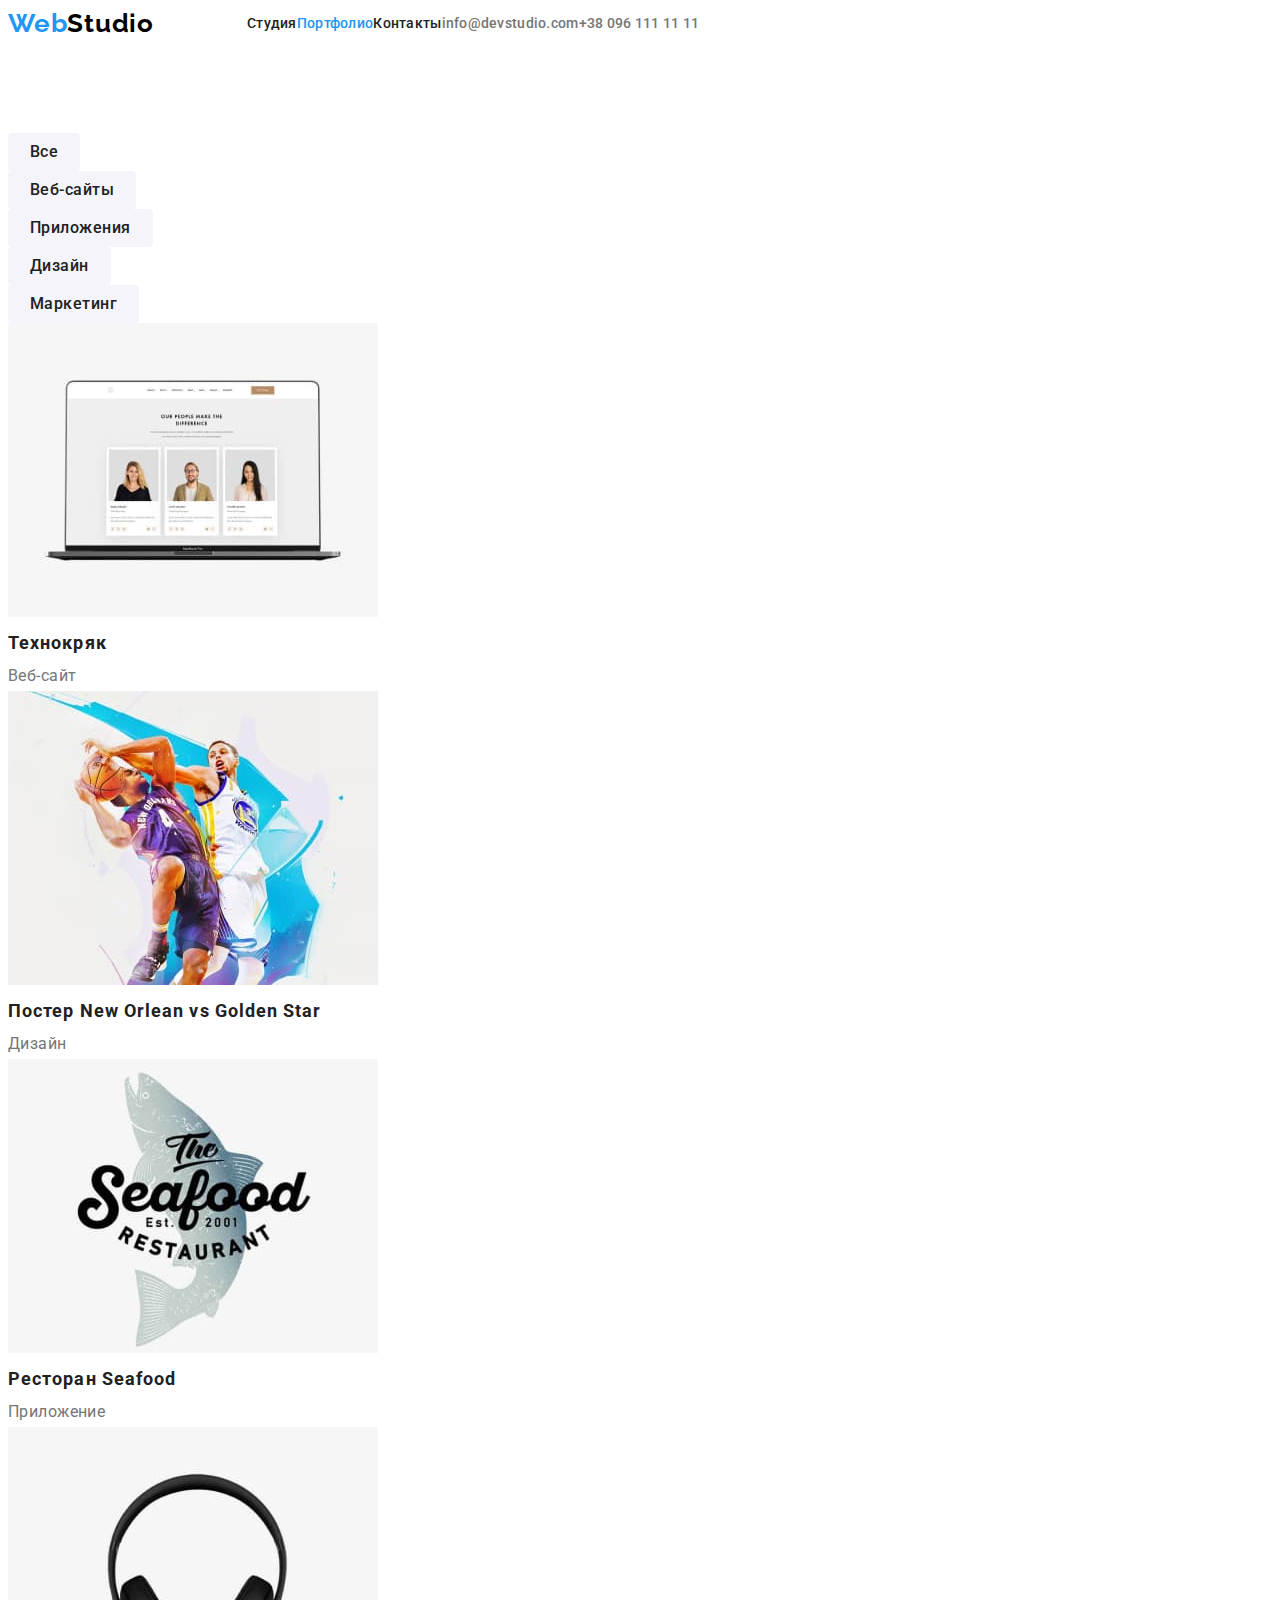
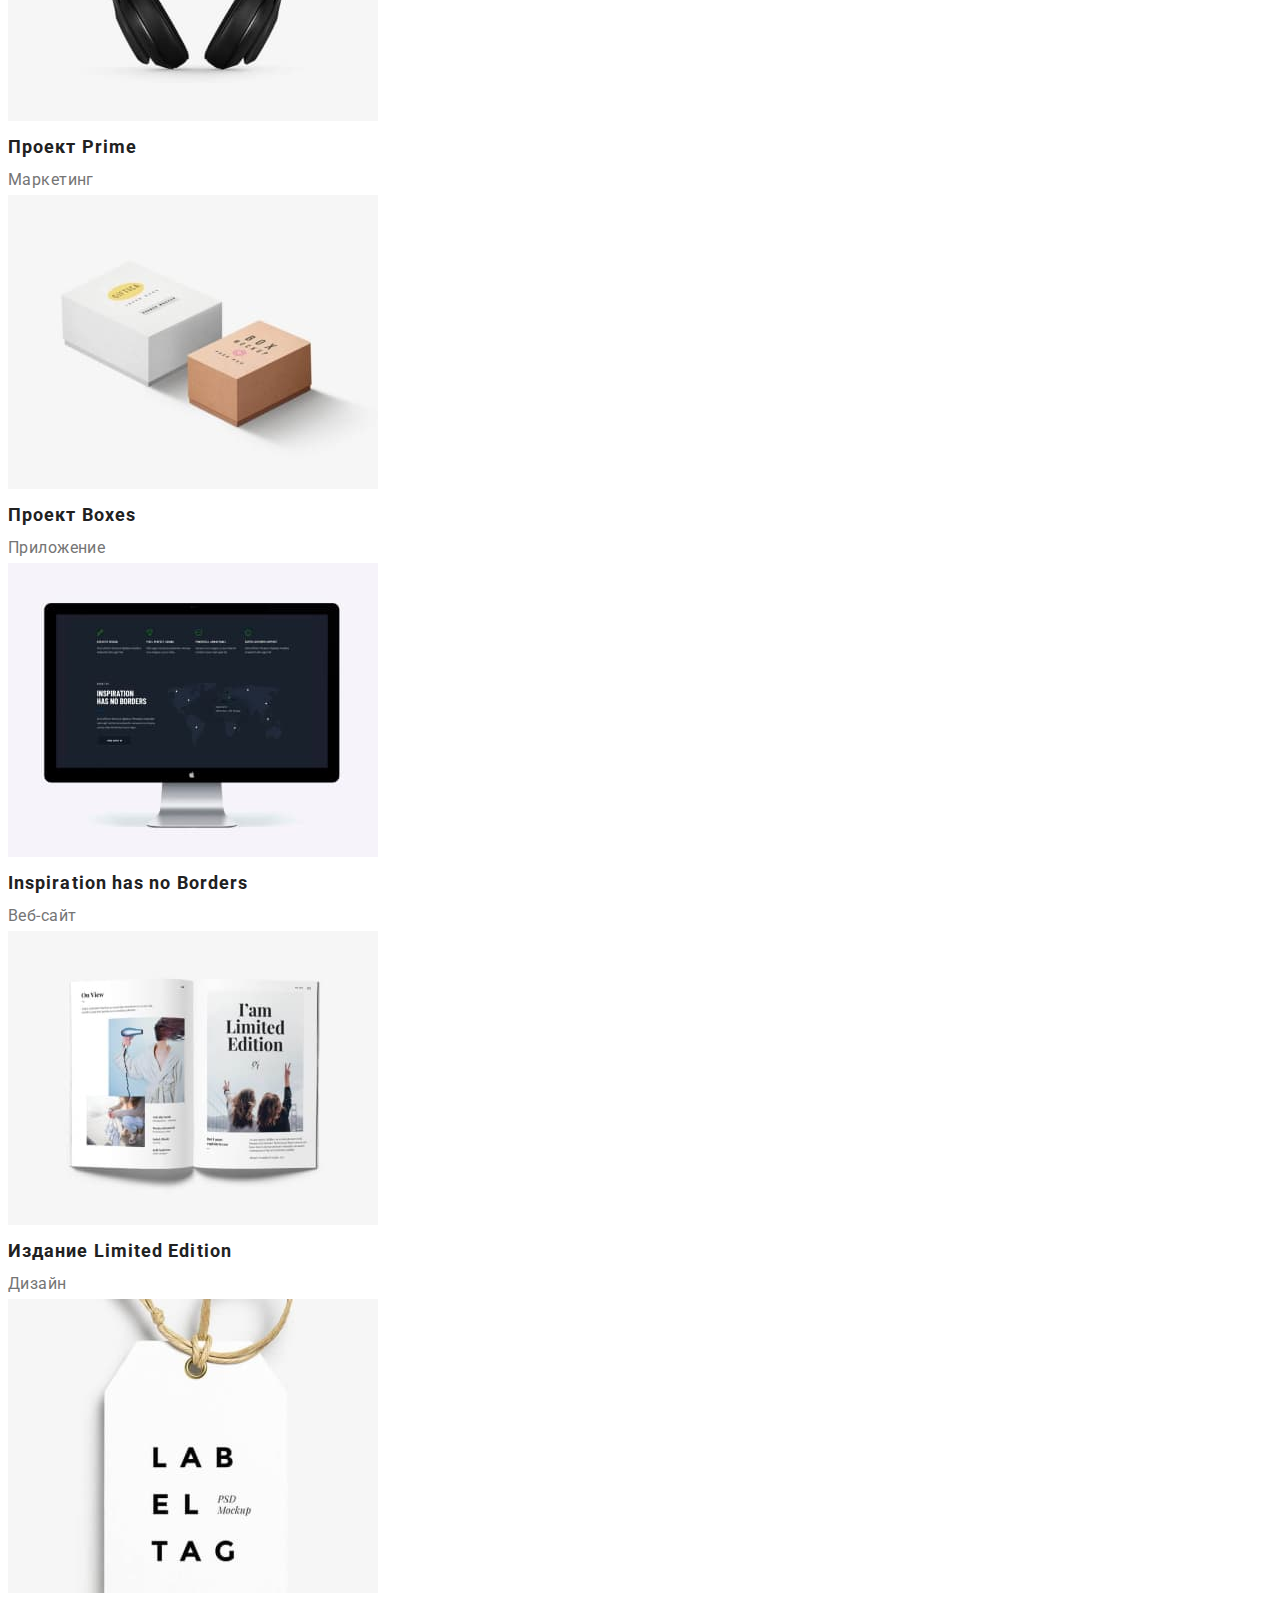
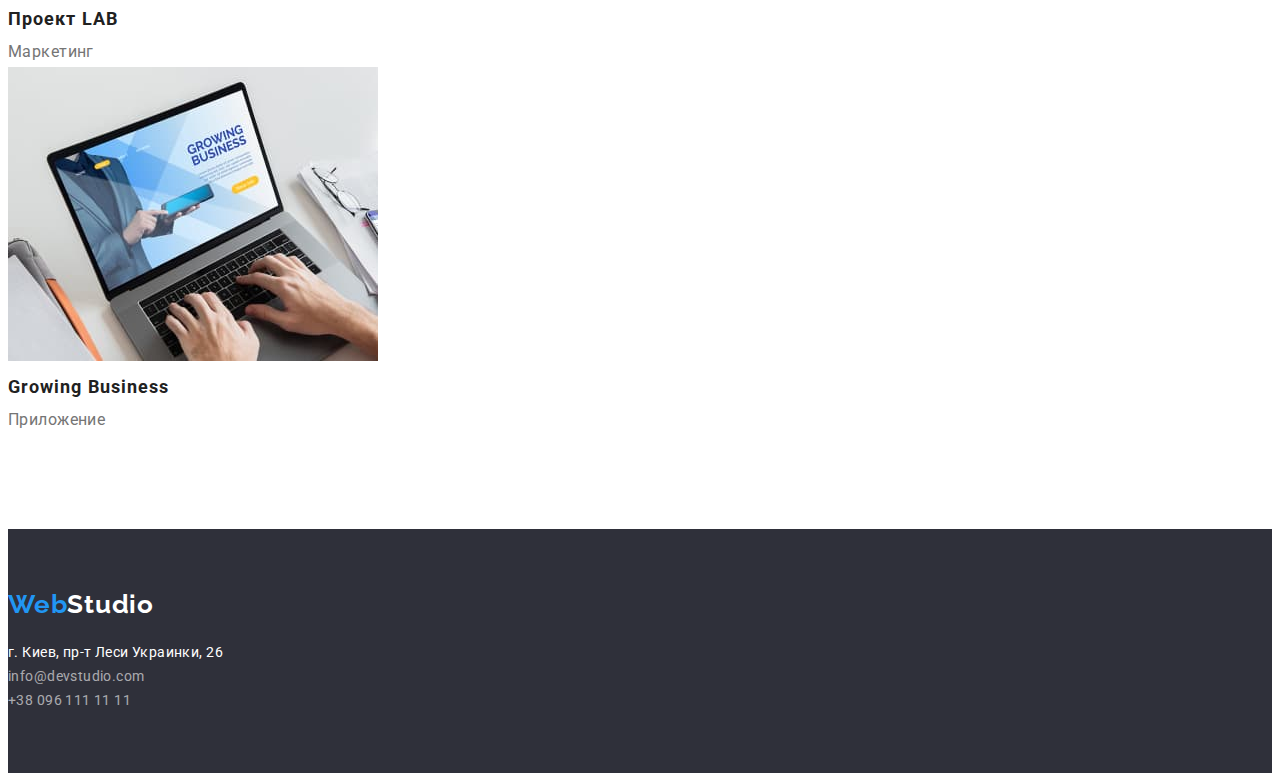
==== portfolio.html @ 9a14ba20 "Сверстана главная страница" ====
<!DOCTYPE html>
<html lang="ru">
  <head>
    <meta charset="UTF-8" />
    <meta http-equiv="X-UA-Compatible" content="IE=edge" />
    <meta name="viewport" content="width=device-width, initial-scale=1.0" />
    <title>portfolio for homework2</title>
    <link rel="preconnect" href="https://fonts.googleapis.com" />
    <link rel="preconnect" href="https://fonts.gstatic.com" crossorigin />
    <link
      href="https://fonts.googleapis.com/css2?family=Raleway:wght@700&family=Roboto:wght@400;500;700;900&display=swap"
      rel="stylesheet"
    />
    <link rel="stylesheet" href="./css/styles.css" />
  </head>
  <body>
    <header class="page-header">
      <nav>
        <a href="./" class="logo link">Web<span class="logo-header">Studio</span></a>
        <ul class="site-nav list">
          <li><a class="item link" href="./index.html">Студия</a></li>
          <li><a class="item current link" href="./portfolio.html">Портфолио</a></li>
          <li><a class="item link" href="#contacts">Контакты</a></li>
        </ul>
        <ul class="contacts-nav list">
          <li>
            <a class="item link" href="mailto:info@devstudio.com">info@devstudio.com</a>
          </li>
          <li>
            <a class="item link" href="tel:+380961111111">+38 096 111 11 11</a>
          </li>
        </ul>
      </nav>
    </header>

    <main>
      <section class="portfolio-section">
        <h1 class="invisible-title">Примеры работ (Портфолио)</h1>
        <ul class="filter list">
          <li><button type="button" class="filter-button">Все</button></li>
          <li><button type="button" class="filter-button">Веб-сайты</button></li>
          <li><button type="button" class="filter-button">Приложения</button></li>
          <li><button type="button" class="filter-button">Дизайн</button></li>
          <li><button type="button" class="filter-button">Маркетинг</button></li>
        </ul>
        <ul class="examples list">
          <li class="example">
            <a class="item link" href="">
              <img src="./images/example1.jpg" alt="Пример сайта" width="370" height="294" />
              <h2 class="title">Технокряк</h2>
              <p class="text">Веб-сайт</p>
            </a>
          </li>
          <li class="example">
            <a class="item link" href="">
              <img src="./images/example2.jpg" alt="Пример сайта" width="370" height="294" />
              <h2 class="title">Постер New Orlean vs Golden Star</h2>
              <p class="text">Дизайн</p>
            </a>
          </li>
          <li class="example">
            <a class="item link" href="">
              <img src="./images/example3.jpg" alt="Пример сайта" width="370" height="294" />
              <h2 class="title">Ресторан Seafood</h2>
              <p class="text">Приложение</p>
            </a>
          </li>
          <li class="example">
            <a class="item link" href="">
              <img src="./images/example4.jpg" alt="Пример сайта" width="370" height="294" />
              <h2 class="title">Проект Prime</h2>
              <p class="text">Маркетинг</p>
            </a>
          </li>
          <li class="example">
            <a class="item link" href="">
              <img src="./images/example5.jpg" alt="Пример сайта" width="370" height="294" />
              <h2 class="title">Проект Boxes</h2>
              <p class="text">Приложение</p>
            </a>
          </li>
          <li class="example">
            <a class="item link" href="">
              <img src="./images/example6.jpg" alt="Пример сайта" width="370" height="294" />
              <h2 class="title">Inspiration has no Borders</h2>
              <p class="text">Веб-сайт</p>
            </a>
          </li>
          <li class="example">
            <a class="item link" href="">
              <img src="./images/example7.jpg" alt="Пример сайта" width="370" height="294" />
              <h2 class="title">Издание Limited Edition</h2>
              <p class="text">Дизайн</p>
            </a>
          </li>
          <li class="example">
            <a class="item link" href="">
              <img src="./images/example8.jpg" alt="Пример сайта" width="370" height="294" />
              <h2 class="title">Проект LAB</h2>
              <p class="text">Маркетинг</p>
            </a>
          </li>
          <li class="example">
            <a class="item link" href="">
              <img src="./images/example9.jpg" alt="Пример сайта" width="370" height="294" />
              <h2 class="title">Growing Business</h2>
              <p class="text">Приложение</p>
            </a>
          </li>
        </ul>
      </section>
    </main>

    <footer class="page-footer">
      <a href="./" class="logo link">Web<span class="logo-footer">Studio</span></a>
      <address id="contacts">
        <p class="adress">г. Киев, пр-т Леси Украинки, 26</p>
        <ul class="contacts list">
          <li>
            <a class="contacts-item link" href="mailto:info@devstudio.com">info@devstudio.com</a>
          </li>
          <li>
            <a class="contacts-item link" href="tel:+380961111111">+38 096 111 11 11</a>
          </li>
        </ul>
      </address>
    </footer>
  </body>
</html>
---- css/styles.css ----
/* !!!   Переменные   !!! */
:root {
    --accent-color: #2196F3;
    --main-text-color: #757575;
    --title-text-color: #212121;
    --white-color: #FFFFFF;
    --black-color: #000000;
    --footer-bg-color: #2F303A;
    --team-bg-color: #F5F4FA;
    --footer-contacts-color: rgba(255, 255, 255, 0.6);
    --header-border-color: #ECECEC;

    --main-font: 'Roboto', sans-serif;
    --title-font: 'Raleway', sans-serif;
}


body {
    
    color: var(--main-text-color);
    background-color: var(--white-color);

    font-family: var(--main-font);
    font-size: 14px;
    line-height: 1.714;
    letter-spacing:  0.03em;
}   

.link {
    text-decoration: none;
}

ul {
    list-style: none;
    margin: 0;
    padding: 0;
}

h1, h2, h3, h4, h5, h6, p {
    margin: 0;
    padding: 0;
}

.container {
    max-width: 1200px;
    margin: 0 auto;
    padding: 0 15px;
}

/* !!!    Хэдэр начало   !!! */
.page-header .container{
    display: flex;
    flex-wrap: wrap;
    justify-content: space-between;
    align-items: center;
    min-height: 80px;
    border-bottom: 1px solid var(--header-border-color);
}

nav {
    display: flex;
    /* align-items: center; */
}

.logo {
    font-family: var(--title-font);
    font-weight: 700;
    font-size: 26px;
    line-height: 1.192;
    letter-spacing: 0.03em;
    color: var(--accent-color);
    margin-right: 93px;
}
.logo-header {
    color: var(--black-color);
}

.site-nav, 
.contacts-nav {
    display: flex;
    align-items: center;
    /* list-style-type:none; */
    font-weight: 500;
    font-size: 14px;
    line-height: 1.143;
    letter-spacing: 0.02em; 

}

.site-nav .item:not(:last-child),
.contacts-nav .item:not(:last-child) {
    margin-right: 50px;
}

.site-nav .link {
    color: var(--title-text-color);
}


.contacts-nav .link {
    color: var(--main-text-color);
}

.site-nav .link:hover,
.site-nav .link:focus,
.site-nav .current,
.contacts-nav .link:hover,
.contacts-nav .link:focus {
    color: var(--accent-color);
}
/* !!!    Хэдэр конец   !!! */


.section
 {
    padding-top: 94px;
    padding-bottom: 94px;
}


/* !!!    Секция Герой начало   !!! */
.hero {
    /* width: 1600px; */
    height: 600px;
    padding-top: 200px;
    background-color: var(--footer-bg-color);
    text-align: center;
}

.hero-title {
    margin-bottom: 30px;
    font-weight: 900;
    font-size: 44px;
    line-height: 1.364;
    text-align: center;
    letter-spacing: 0.06em;
    text-transform: uppercase;
    color: var(--white-color);
}

.button {
    width: 200px;
    height: 50px;
    cursor: pointer;
    font-family: inherit;
    font-weight: 700;
    font-size: 16px;
    line-height: 1.875;
    letter-spacing: 0.06em;
    border-radius: 4px;
    border-width: 0;
    color: var(--white-color);
    background-color: var(--accent-color);
}
/* !!!   Секция Герой конец   !!! */


/* !!!!    Секция Особенности начало   !!! */
.invisible-title {
    display: none;
}

.feature-list {
    display: flex;
    flex-wrap: wrap;
    justify-content: space-between;
}

.feature-item {
    width: 270px;
}

.feature-list .title {
    font-weight: 700;
    font-size: 14px;
    line-height: 1.143;
    text-transform: uppercase;

    margin-bottom: 10px;

    color: var(--title-text-color);
}

.feature-list .text {
    font-weight: 400;
}
/* !!!   Секция Особенности конец   !!! */



/* !!!!    Секция Чем мы занимаемся начало   !!! */
.section-title {
    font-weight: 700;
    font-size: 36px;
    line-height: 1.167;
    text-align: center;

    margin-bottom: 50px;

    color: var(--title-text-color);
}
.works-list {
    display: flex;
    flex-wrap: wrap;
    justify-content: space-between;
}
/* !!!!    Секция Чем мы занимаемся конец   !!! */

/* !!!!    Секция Команда начало   !!! */
.team {
    background-color: var(--team-bg-color);
}

.team-list {
    display: flex;
    flex-wrap: wrap;
    justify-content: space-between;
}

.team-list .item {
    width: 270px;
    background-color: var(--white-color);
    margin-bottom: 30px;
    text-align: center;

    border-radius: 0 0 4px 4px ;
}

.team-cards-img {
    margin-bottom: 30px;
}


.team-list .title {
    font-weight: 500;
    font-size: 16px;
    line-height: 1.188;

    margin-bottom: 10px;

    color: var(--title-text-color);
}

.team-list .text {
    font-weight: 400;
    font-size: 16px;
    line-height: 1.188;
    margin-bottom: 30px;
}
/* !!!!    Секция Команда конец   !!! */


/* !!!    Футэр начало   !!! */
.page-footer {
    background-color: var(--footer-bg-color);
    padding: 60px 0 ;
}


.logo-footer {
    color: var(--white-color);
}

.page-footer .adress {
    font-style: normal;
    font-weight: 400;
    color: var(--white-color);
    margin-top: 20px;
}

.contacts-list .item {
    margin-top: 10px;
}


.page-footer .contacts-item {
    font-style: normal;
    font-weight: 400;
    color: var(--footer-contacts-color);
}
/* !!!    Футэр конец   !!! */


/* !!!!!!!!!!!!!!!!!!!!!!!!!!!!!!!!!!!!!!!!!!!!!!!!!!!!!!!!!!!!!!!!!!!!!!!!! */

/* Портфолио начало */
.portfolio-section {
    margin-top: 94px;
    margin-bottom: 94px;
}

.filter-button {
    padding: 6px 22px;
    cursor: pointer;
    font-family: inherit;
    font-weight: 500;
    font-size: 16px;
    line-height: 1.625;
    letter-spacing: 0.03em;
    color: var(--title-text-color);
    
    background-color: var(--team-bg-color);
    border-radius: 4px;
    border-width: 0;
}

.filter-button:hover,
.filter-button:focus {
    color: var(--white-color);

    background-color: var(--accent-color);
}

.examples .item {
    color: inherit;
}

.examples .title {
    font-weight: 700;
    font-size: 18px;
    line-height: 2;
    letter-spacing: 0.06em;
    color: var(--title-text-color);
}

.examples .text {
    font-weight: 400;
    font-size: 16px;
    line-height: 1.875;
}
/* Портфолио конец */
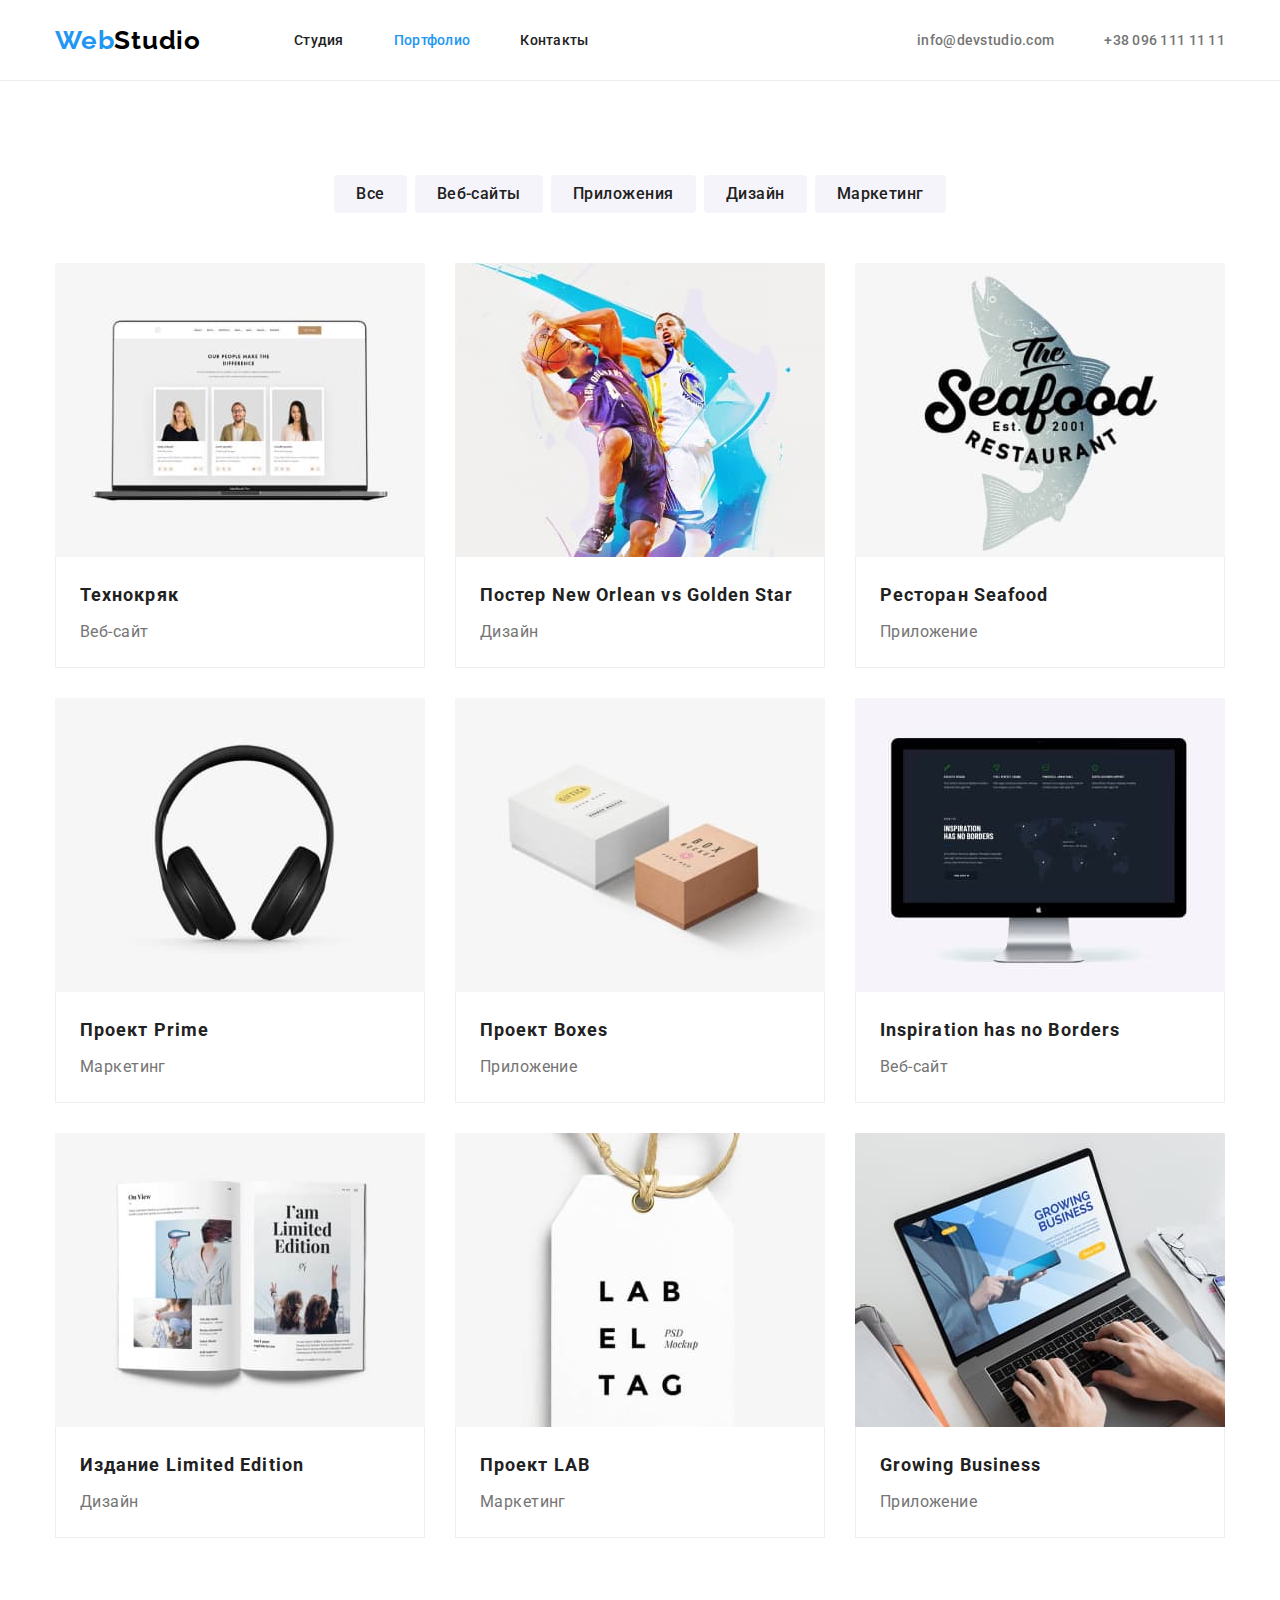
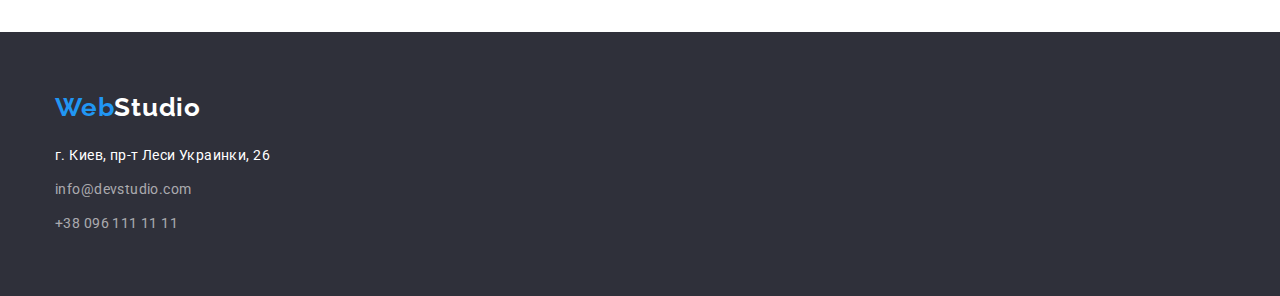
==== commit 67e4e715: "Первый вариант ДЗ 3 на проверку" ====
--- a/portfolio.html
+++ b/portfolio.html
@@ -4,126 +4,154 @@
     <meta charset="UTF-8" />
     <meta http-equiv="X-UA-Compatible" content="IE=edge" />
     <meta name="viewport" content="width=device-width, initial-scale=1.0" />
-    <title>portfolio for homework2</title>
+    <title>portfolio for homework3</title>
     <link rel="preconnect" href="https://fonts.googleapis.com" />
     <link rel="preconnect" href="https://fonts.gstatic.com" crossorigin />
     <link
       href="https://fonts.googleapis.com/css2?family=Raleway:wght@700&family=Roboto:wght@400;500;700;900&display=swap"
       rel="stylesheet"
     />
+    <link
+      rel="stylesheet"
+      href="https://cdnjs.cloudflare.com/ajax/libs/modern-normalize/1.0.0/modern-normalize.min.css"
+    />
     <link rel="stylesheet" href="./css/styles.css" />
   </head>
   <body>
     <header class="page-header">
-      <nav>
-        <a href="./" class="logo link">Web<span class="logo-header">Studio</span></a>
-        <ul class="site-nav list">
-          <li><a class="item link" href="./index.html">Студия</a></li>
-          <li><a class="item current link" href="./portfolio.html">Портфолио</a></li>
-          <li><a class="item link" href="#contacts">Контакты</a></li>
-        </ul>
-        <ul class="contacts-nav list">
-          <li>
-            <a class="item link" href="mailto:info@devstudio.com">info@devstudio.com</a>
+      <div class="container">
+        <nav>
+          <a href="./" class="logo link">Web<span class="logo-header">Studio</span></a>
+          <ul class="site-nav">
+            <li class="item"><a class="link" href="./index.html">Студия</a></li>
+            <li class="item"><a class="current link" href="./portfolio.html">Портфолио</a></li>
+            <li class="item"><a class="link" href="#contacts">Контакты</a></li>
+          </ul>
+        </nav>
+        <ul class="contacts-nav">
+          <li class="item">
+            <a class="link" href="mailto:info@devstudio.com">info@devstudio.com</a>
           </li>
-          <li>
-            <a class="item link" href="tel:+380961111111">+38 096 111 11 11</a>
+          <li class="item">
+            <a class="link" href="tel:+380961111111">+38 096 111 11 11</a>
           </li>
         </ul>
-      </nav>
+      </div>
     </header>
 
     <main>
-      <section class="portfolio-section">
-        <h1 class="invisible-title">Примеры работ (Портфолио)</h1>
-        <ul class="filter list">
-          <li><button type="button" class="filter-button">Все</button></li>
-          <li><button type="button" class="filter-button">Веб-сайты</button></li>
-          <li><button type="button" class="filter-button">Приложения</button></li>
-          <li><button type="button" class="filter-button">Дизайн</button></li>
-          <li><button type="button" class="filter-button">Маркетинг</button></li>
-        </ul>
-        <ul class="examples list">
-          <li class="example">
-            <a class="item link" href="">
-              <img src="./images/example1.jpg" alt="Пример сайта" width="370" height="294" />
-              <h2 class="title">Технокряк</h2>
-              <p class="text">Веб-сайт</p>
-            </a>
-          </li>
-          <li class="example">
-            <a class="item link" href="">
-              <img src="./images/example2.jpg" alt="Пример сайта" width="370" height="294" />
-              <h2 class="title">Постер New Orlean vs Golden Star</h2>
-              <p class="text">Дизайн</p>
-            </a>
-          </li>
-          <li class="example">
-            <a class="item link" href="">
-              <img src="./images/example3.jpg" alt="Пример сайта" width="370" height="294" />
-              <h2 class="title">Ресторан Seafood</h2>
-              <p class="text">Приложение</p>
-            </a>
-          </li>
-          <li class="example">
-            <a class="item link" href="">
-              <img src="./images/example4.jpg" alt="Пример сайта" width="370" height="294" />
-              <h2 class="title">Проект Prime</h2>
-              <p class="text">Маркетинг</p>
-            </a>
-          </li>
-          <li class="example">
-            <a class="item link" href="">
-              <img src="./images/example5.jpg" alt="Пример сайта" width="370" height="294" />
-              <h2 class="title">Проект Boxes</h2>
-              <p class="text">Приложение</p>
-            </a>
-          </li>
-          <li class="example">
-            <a class="item link" href="">
-              <img src="./images/example6.jpg" alt="Пример сайта" width="370" height="294" />
-              <h2 class="title">Inspiration has no Borders</h2>
-              <p class="text">Веб-сайт</p>
-            </a>
-          </li>
-          <li class="example">
-            <a class="item link" href="">
-              <img src="./images/example7.jpg" alt="Пример сайта" width="370" height="294" />
-              <h2 class="title">Издание Limited Edition</h2>
-              <p class="text">Дизайн</p>
-            </a>
-          </li>
-          <li class="example">
-            <a class="item link" href="">
-              <img src="./images/example8.jpg" alt="Пример сайта" width="370" height="294" />
-              <h2 class="title">Проект LAB</h2>
-              <p class="text">Маркетинг</p>
-            </a>
-          </li>
-          <li class="example">
-            <a class="item link" href="">
-              <img src="./images/example9.jpg" alt="Пример сайта" width="370" height="294" />
-              <h2 class="title">Growing Business</h2>
-              <p class="text">Приложение</p>
-            </a>
-          </li>
-        </ul>
+      <section class="section">
+        <div class="container">
+          <h1 class="invisible-title">Примеры работ (Портфолио)</h1>
+          <ul class="filter-list">
+            <li class="item"><button type="button" class="filter-button">Все</button></li>
+            <li class="item"><button type="button" class="filter-button">Веб-сайты</button></li>
+            <li class="item"><button type="button" class="filter-button">Приложения</button></li>
+            <li class="item"><button type="button" class="filter-button">Дизайн</button></li>
+            <li class="item"><button type="button" class="filter-button">Маркетинг</button></li>
+          </ul>
+          <ul class="examples">
+            <li class="item">
+              <a class="example-link link" href="">
+                <img src="./images/example1.jpg" alt="Пример сайта" width="370" height="294" />
+                <div class="example-sign">
+                  <h2 class="title">Технокряк</h2>
+                  <p class="text">Веб-сайт</p>
+                </div>
+              </a>
+            </li>
+            <li class="item">
+              <a class="example-link link" href="">
+                <img src="./images/example2.jpg" alt="Пример сайта" width="370" height="294" />
+                <div class="example-sign">
+                  <h2 class="title">Постер New Orlean vs Golden Star</h2>
+                  <p class="text">Дизайн</p>
+                </div>
+              </a>
+            </li>
+            <li class="item">
+              <a class="example-link link" href="">
+                <img src="./images/example3.jpg" alt="Пример сайта" width="370" height="294" />
+                <div class="example-sign">
+                  <h2 class="title">Ресторан Seafood</h2>
+                  <p class="text">Приложение</p>
+                </div>
+              </a>
+            </li>
+            <li class="item">
+              <a class="example-link link" href="">
+                <img src="./images/example4.jpg" alt="Пример сайта" width="370" height="294" />
+                <div class="example-sign">
+                  <h2 class="title">Проект Prime</h2>
+                  <p class="text">Маркетинг</p>
+                </div>
+              </a>
+            </li>
+            <li class="item">
+              <a class="example-link link" href="">
+                <img src="./images/example5.jpg" alt="Пример сайта" width="370" height="294" />
+                <div class="example-sign">
+                  <h2 class="title">Проект Boxes</h2>
+                  <p class="text">Приложение</p>
+                </div>
+              </a>
+            </li>
+            <li class="item">
+              <a class="example-link link" href="">
+                <img src="./images/example6.jpg" alt="Пример сайта" width="370" height="294" />
+                <div class="example-sign">
+                  <h2 class="title">Inspiration has no Borders</h2>
+                  <p class="text">Веб-сайт</p>
+                </div>
+              </a>
+            </li>
+            <li class="item">
+              <a class="example-link link" href="">
+                <img src="./images/example7.jpg" alt="Пример сайта" width="370" height="294" />
+                <div class="example-sign">
+                  <h2 class="title">Издание Limited Edition</h2>
+                  <p class="text">Дизайн</p>
+                </div>
+              </a>
+            </li>
+            <li class="item">
+              <a class="example-link link" href="">
+                <img src="./images/example8.jpg" alt="Пример сайта" width="370" height="294" />
+                <div class="example-sign">
+                  <h2 class="title">Проект LAB</h2>
+                  <p class="text">Маркетинг</p>
+                </div>
+              </a>
+            </li>
+            <li class="item">
+              <a class="example-link link" href="">
+                <img src="./images/example9.jpg" alt="Пример сайта" width="370" height="294" />
+                <div class="example-sign">
+                  <h2 class="title">Growing Business</h2>
+                  <p class="text">Приложение</p>
+                </div>
+              </a>
+            </li>
+          </ul>
+        </div>
       </section>
     </main>
 
     <footer class="page-footer">
-      <a href="./" class="logo link">Web<span class="logo-footer">Studio</span></a>
-      <address id="contacts">
-        <p class="adress">г. Киев, пр-т Леси Украинки, 26</p>
-        <ul class="contacts list">
-          <li>
-            <a class="contacts-item link" href="mailto:info@devstudio.com">info@devstudio.com</a>
-          </li>
-          <li>
-            <a class="contacts-item link" href="tel:+380961111111">+38 096 111 11 11</a>
-          </li>
-        </ul>
-      </address>
+      <div class="container">
+        <a href="./" class="logo link">Web<span class="logo-footer">Studio</span></a>
+        <address id="contacts">
+          <p class="adress">г. Киев, пр-т Леси Украинки, 26</p>
+          <ul class="contacts-list">
+            <li class="item">
+              <a class="contacts-item link" href="mailto:info@devstudio.com">info@devstudio.com</a>
+            </li>
+            <li class="item">
+              <a class="contacts-item link" href="tel:+380961111111">+38 096 111 11 11</a>
+            </li>
+          </ul>
+        </address>
+      </div>
     </footer>
   </body>
 </html>
--- a/css/styles.css
+++ b/css/styles.css
@@ -9,9 +9,12 @@
     --team-bg-color: #F5F4FA;
     --footer-contacts-color: rgba(255, 255, 255, 0.6);
     --header-border-color: #ECECEC;
+    --border-color: #EEEEEE;
 
     --main-font: 'Roboto', sans-serif;
     --title-font: 'Raleway', sans-serif;
+
+    --examples-gap: 30px;
 }
 
 
@@ -28,6 +31,7 @@
 
 .link {
     text-decoration: none;
+    color: inherit;
 }
 
 ul {
@@ -48,13 +52,17 @@
 }
 
 /* !!!    Хэдэр начало   !!! */
+.page-header {
+    border-bottom: 1px solid var(--header-border-color);
+
+}
+
 .page-header .container{
     display: flex;
     flex-wrap: wrap;
     justify-content: space-between;
     align-items: center;
     min-height: 80px;
-    border-bottom: 1px solid var(--header-border-color);
 }
 
 nav {
@@ -199,6 +207,11 @@
 
     color: var(--title-text-color);
 }
+
+.works {
+    padding-top: 0;
+}
+
 .works-list {
     display: flex;
     flex-wrap: wrap;
@@ -284,9 +297,10 @@
 /* !!!!!!!!!!!!!!!!!!!!!!!!!!!!!!!!!!!!!!!!!!!!!!!!!!!!!!!!!!!!!!!!!!!!!!!!! */
 
 /* Портфолио начало */
-.portfolio-section {
-    margin-top: 94px;
-    margin-bottom: 94px;
+.filter-list {
+    display: flex;
+    justify-content: center;
+    margin-bottom: 50px;
 }
 
 .filter-button {
@@ -304,6 +318,10 @@
     border-width: 0;
 }
 
+.filter-list .item + .item {
+    margin-left: 8px;
+}
+
 .filter-button:hover,
 .filter-button:focus {
     color: var(--white-color);
@@ -311,8 +329,38 @@
     background-color: var(--accent-color);
 }
 
+/* .example {
+    display: block;
+    text-align: center;
+} */
+
+.examples {
+    display: flex;
+    flex-wrap: wrap;
+    margin-top: calc(-1 * var(--examples-gap));
+    margin-left: calc(-1 * var(--examples-gap));
+}
+
 .examples .item {
+    flex-basis: calc(100%/3 - var(--examples-gap));
+    margin-top: var(--examples-gap);
+    margin-left: var(--examples-gap);
+}
+
+
+/* .examples .item {
     color: inherit;
+} */
+
+.example-sign {
+    padding: 20px 24px;
+    border: solid var(--border-color);
+    border-width: 0 1px 1px 1px;
+}
+
+.examples img {
+    display: block;
+    max-width: 100%;
 }
 
 .examples .title {
@@ -321,6 +369,7 @@
     line-height: 2;
     letter-spacing: 0.06em;
     color: var(--title-text-color);
+    margin-bottom: 4px;
 }
 
 .examples .text {
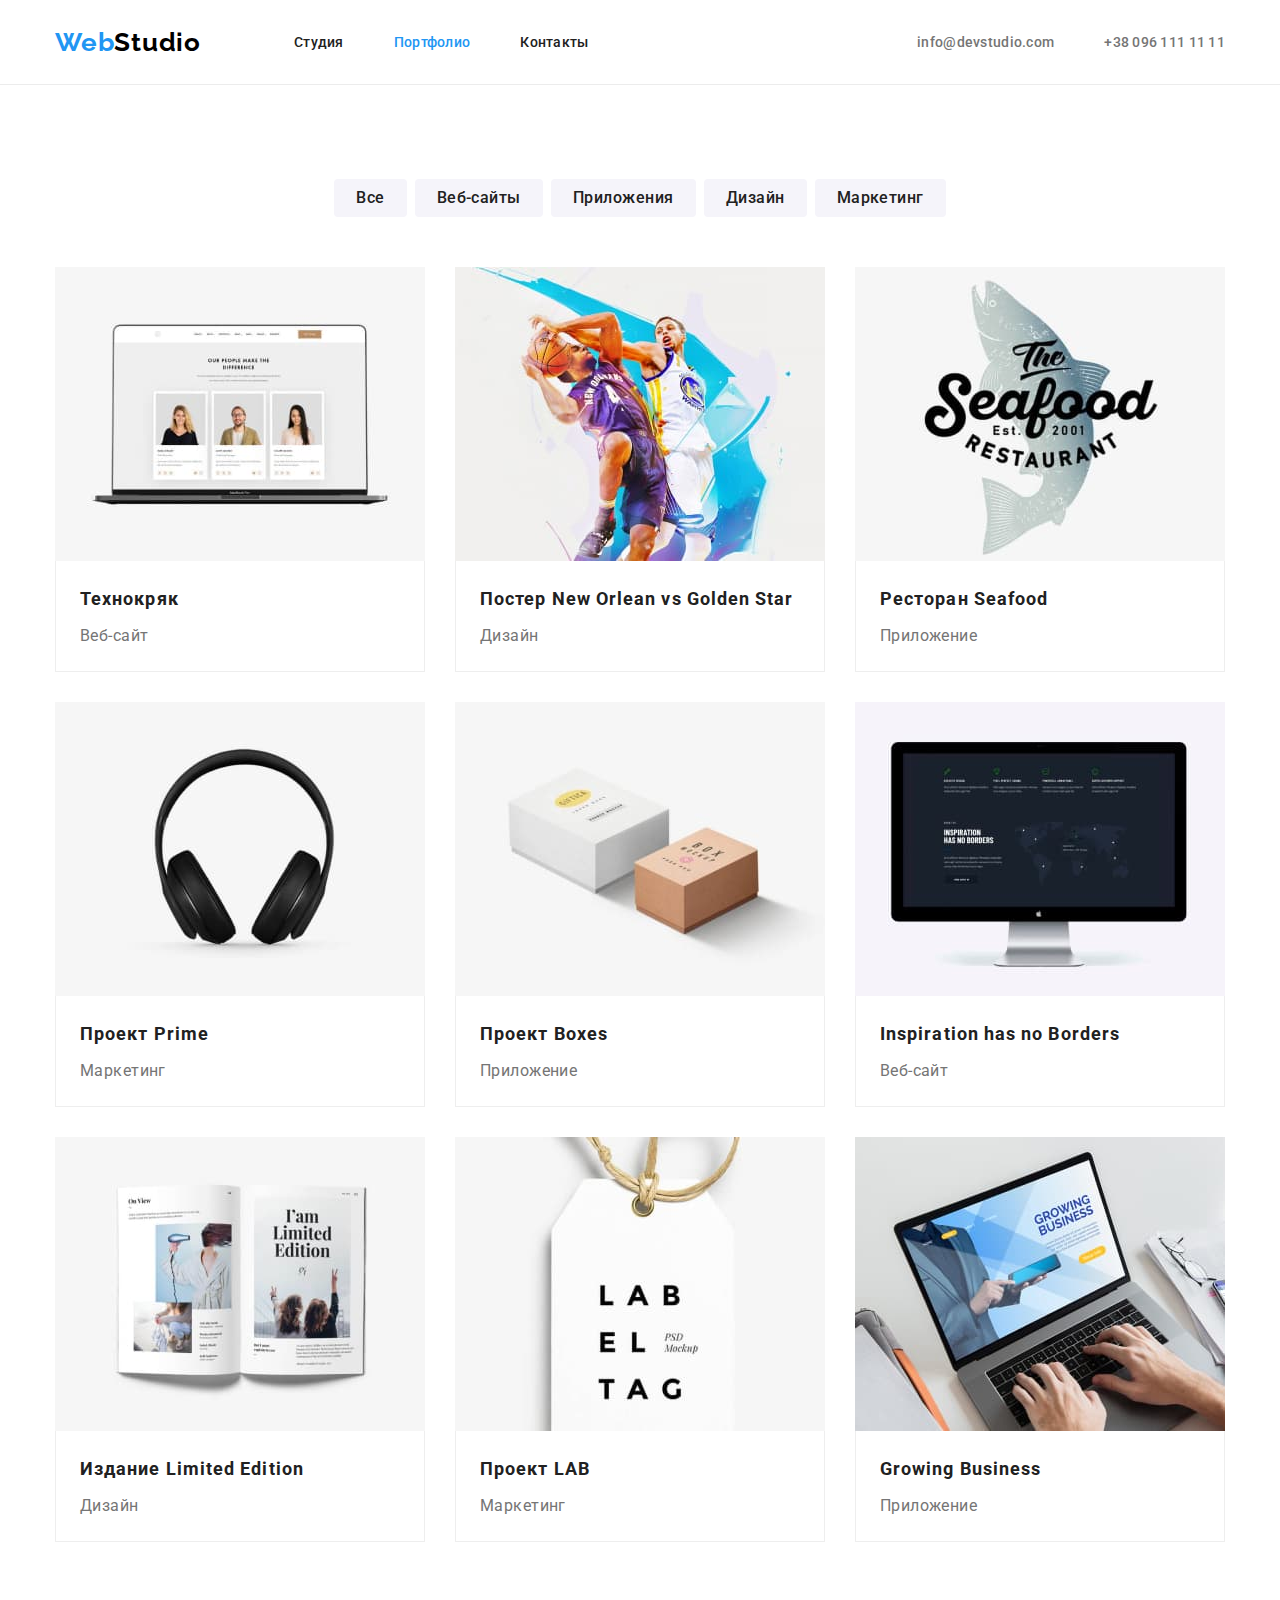
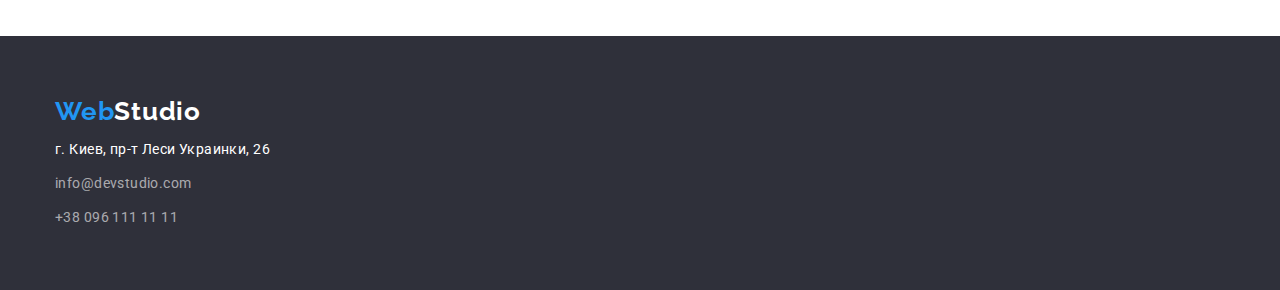
==== commit 855a24e6: "Второй вариант ДЗ на проверку" ====
--- a/portfolio.html
+++ b/portfolio.html
@@ -141,8 +141,16 @@
       <div class="container">
         <a href="./" class="logo link">Web<span class="logo-footer">Studio</span></a>
         <address id="contacts">
-          <p class="adress">г. Киев, пр-т Леси Украинки, 26</p>
           <ul class="contacts-list">
+            <li class="item">
+              <a
+                href="https://goo.gl/maps/wTGTLdtdXk9S9kmZ7"
+                target="_blank"
+                rel="noopener noreferrer"
+                class="adress link"
+                >г. Киев, пр-т Леси Украинки, 26
+              </a>
+            </li>
             <li class="item">
               <a class="contacts-item link" href="mailto:info@devstudio.com">info@devstudio.com</a>
             </li>
--- a/css/styles.css
+++ b/css/styles.css
@@ -45,6 +45,12 @@
     padding: 0;
 }
 
+img {
+    display: block;
+    max-width: 100%;
+    height: auto;
+}
+
 .container {
     max-width: 1200px;
     margin: 0 auto;
@@ -59,15 +65,14 @@
 
 .page-header .container{
     display: flex;
-    flex-wrap: wrap;
-    justify-content: space-between;
+    /* flex-wrap: wrap; */
     align-items: center;
-    min-height: 80px;
+    /* min-height: 80px; */
 }
 
 nav {
     display: flex;
-    /* align-items: center; */
+    align-items: center;
 }
 
 .logo {
@@ -87,12 +92,16 @@
 .contacts-nav {
     display: flex;
     align-items: center;
-    /* list-style-type:none; */
     font-weight: 500;
     font-size: 14px;
     line-height: 1.143;
-    letter-spacing: 0.02em; 
-
+    letter-spacing: 0.02em;
+    padding-top: 34px;
+    padding-bottom: 34px;
+}
+
+.contacts-nav {
+    margin-left: auto;
 }
 
 .site-nav .item:not(:last-child),
@@ -102,11 +111,15 @@
 
 .site-nav .link {
     color: var(--title-text-color);
+        padding-top: 34px;
+        padding-bottom: 34px;
 }
 
 
 .contacts-nav .link {
     color: var(--main-text-color);
+    padding-top: 10px;
+    padding-bottom: 10px;
 }
 
 .site-nav .link:hover,
@@ -129,13 +142,16 @@
 /* !!!    Секция Герой начало   !!! */
 .hero {
     /* width: 1600px; */
-    height: 600px;
+    /* height: 600px; */
     padding-top: 200px;
+    padding-bottom: 200px;
     background-color: var(--footer-bg-color);
     text-align: center;
 }
 
 .hero-title {
+    width: 696px;
+    margin: 0 auto;
     margin-bottom: 30px;
     font-weight: 900;
     font-size: 44px;
@@ -214,9 +230,12 @@
 
 .works-list {
     display: flex;
-    flex-wrap: wrap;
-    justify-content: space-between;
-}
+}
+
+.works-list .item:not(:last-child) {
+    margin-right: 30px;
+}
+
 /* !!!!    Секция Чем мы занимаемся конец   !!! */
 
 /* !!!!    Секция Команда начало   !!! */
@@ -226,17 +245,18 @@
 
 .team-list {
     display: flex;
-    flex-wrap: wrap;
-    justify-content: space-between;
 }
 
 .team-list .item {
     width: 270px;
     background-color: var(--white-color);
-    margin-bottom: 30px;
     text-align: center;
 
     border-radius: 0 0 4px 4px ;
+}
+
+.team-list .item:not(:last-child) {
+    margin-right: 30px;
 }
 
 .team-cards-img {
@@ -329,11 +349,6 @@
     background-color: var(--accent-color);
 }
 
-/* .example {
-    display: block;
-    text-align: center;
-} */
-
 .examples {
     display: flex;
     flex-wrap: wrap;
@@ -358,10 +373,7 @@
     border-width: 0 1px 1px 1px;
 }
 
-.examples img {
-    display: block;
-    max-width: 100%;
-}
+
 
 .examples .title {
     font-weight: 700;
